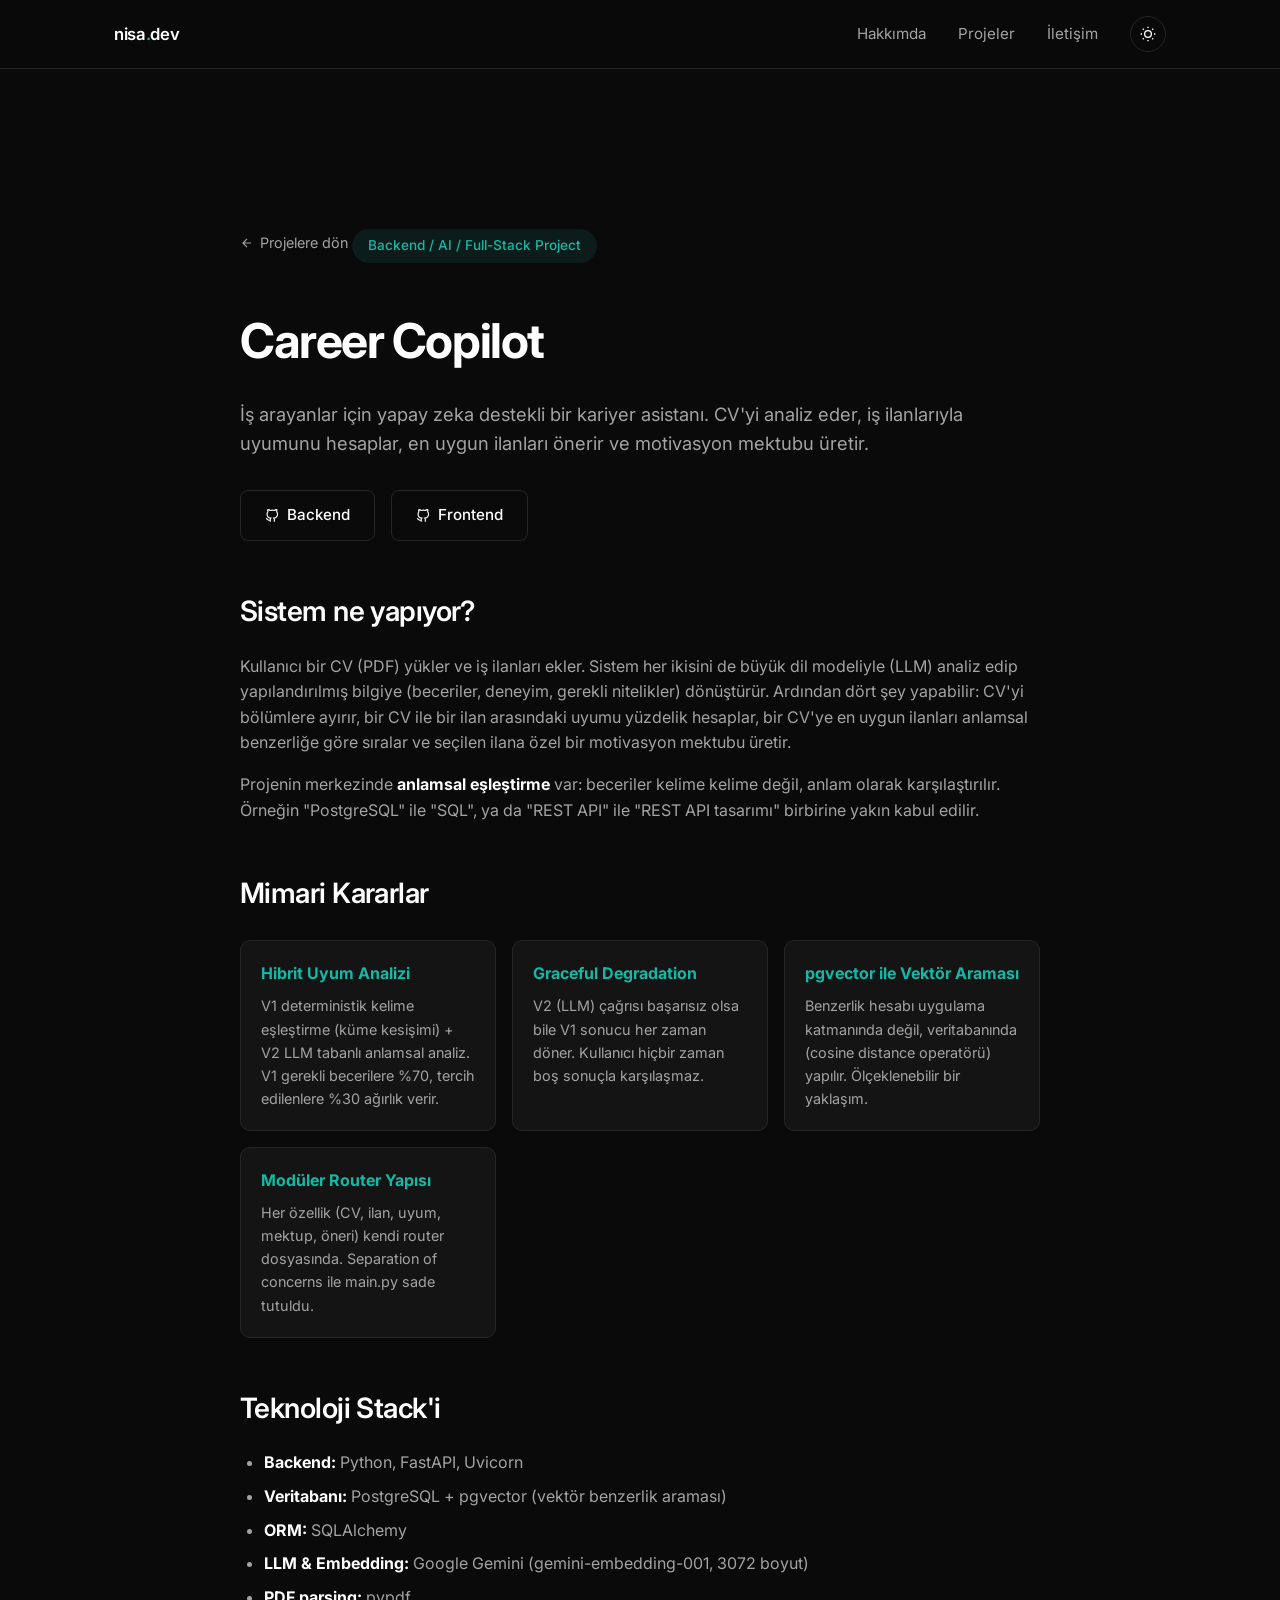
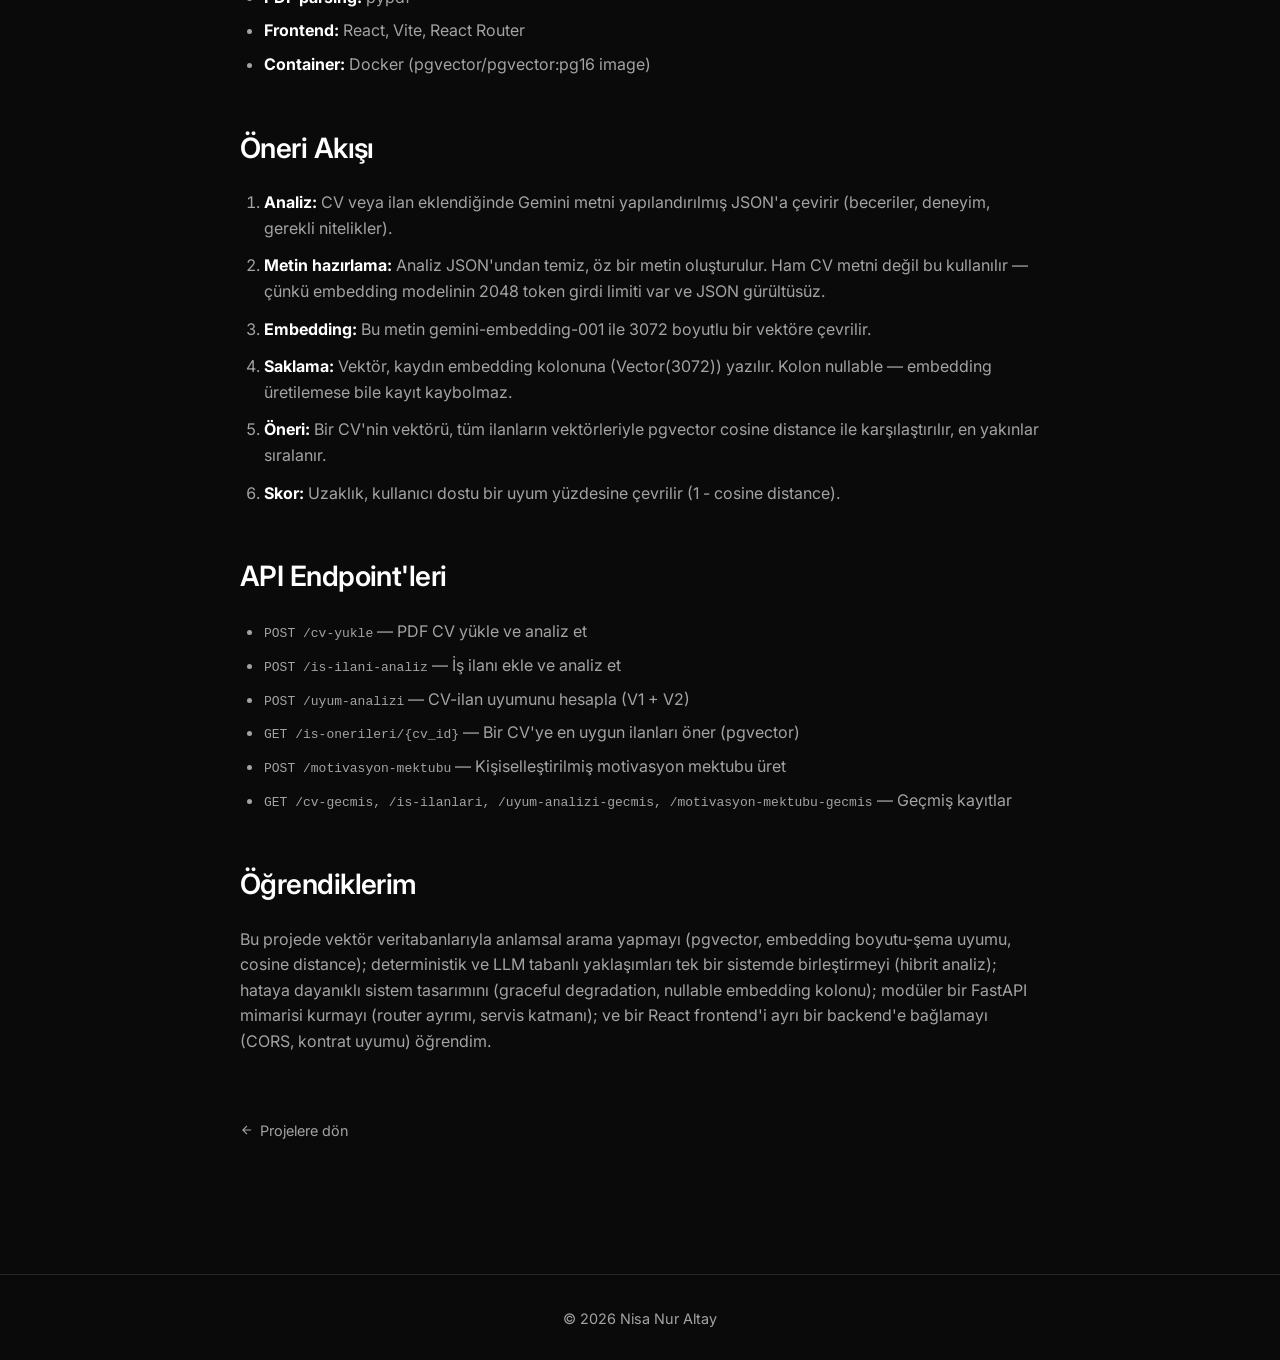
==== career-copilot-projesi.html @ c9d6eb4f "feat: Career Copilot proje karti ve detay sayfasi eklendi" ====
<!DOCTYPE html>
<html lang="tr">
<head>
    <meta charset="UTF-8">
    <meta name="viewport" content="width=device-width, initial-scale=1.0">
    <title>Career Copilot — Nisa Nur Altay</title>
    <link rel="preconnect" href="https://fonts.googleapis.com">
    <link rel="preconnect" href="https://fonts.gstatic.com" crossorigin>
    <link href="https://fonts.googleapis.com/css2?family=Inter:wght@400;500;600;700&display=swap" rel="stylesheet">
    <link rel="stylesheet" href="style.css">
</head>
<body>

    <!-- NAVBAR -->
    <nav class="navbar">
        <div class="nav-container">
            <a href="index.html" class="nav-logo">nisa<span>.</span>dev</a>
            <div class="nav-links">
                <a href="index.html#hakkimda">Hakkımda</a>
                <a href="index.html#projeler">Projeler</a>
                <a href="index.html#iletisim">İletişim</a>
                <button class="theme-toggle" id="themeToggle" aria-label="Tema değiştir"></button>
            </div>
        </div>
    </nav>

    <!-- DETAY -->
    <section>
        <div class="container">
            <div class="project-detail">

                <a href="index.html#projeler" class="back-link">
                    <svg width="14" height="14" viewBox="0 0 24 24" fill="none" stroke="currentColor" stroke-width="2"><path d="M19 12H5M12 19l-7-7 7-7"/></svg>
                    Projelere dön
                </a>

                <span class="hero-tag">Backend / AI / Full-Stack Project</span>
                <h1 style="margin-top: 16px;">Career Copilot</h1>
                <p class="description">
                    İş arayanlar için yapay zeka destekli bir kariyer asistanı. CV'yi analiz eder,
                    iş ilanlarıyla uyumunu hesaplar, en uygun ilanları önerir ve motivasyon mektubu üretir.
                </p>

                <div class="hero-buttons" style="margin-bottom: 40px;">
                    <a href="https://github.com/nisanuraltayy/career-copilot" target="_blank" class="btn btn-secondary">
                        <svg width="14" height="14" viewBox="0 0 24 24" fill="none" stroke="currentColor" stroke-width="2"><path d="M9 19c-5 1.5-5-2.5-7-3m14 6v-3.87a3.37 3.37 0 0 0-.94-2.61c3.14-.35 6.44-1.54 6.44-7A5.44 5.44 0 0 0 20 4.77 5.07 5.07 0 0 0 19.91 1S18.73.65 16 2.48a13.38 13.38 0 0 0-7 0C6.27.65 5.09 1 5.09 1A5.07 5.07 0 0 0 5 4.77a5.44 5.44 0 0 0-1.5 3.78c0 5.42 3.3 6.61 6.44 7A3.37 3.37 0 0 0 9 18.13V22"/></svg>
                        Backend
                    </a>
                    <a href="https://github.com/nisanuraltayy/career-copilot-frontend" target="_blank" class="btn btn-secondary">
                        <svg width="14" height="14" viewBox="0 0 24 24" fill="none" stroke="currentColor" stroke-width="2"><path d="M9 19c-5 1.5-5-2.5-7-3m14 6v-3.87a3.37 3.37 0 0 0-.94-2.61c3.14-.35 6.44-1.54 6.44-7A5.44 5.44 0 0 0 20 4.77 5.07 5.07 0 0 0 19.91 1S18.73.65 16 2.48a13.38 13.38 0 0 0-7 0C6.27.65 5.09 1 5.09 1A5.07 5.07 0 0 0 5 4.77a5.44 5.44 0 0 0-1.5 3.78c0 5.42 3.3 6.61 6.44 7A3.37 3.37 0 0 0 9 18.13V22"/></svg>
                        Frontend
                    </a>
                </div>

                <h2>Sistem ne yapıyor?</h2>
                <p>
                    Kullanıcı bir CV (PDF) yükler ve iş ilanları ekler. Sistem her ikisini de büyük dil modeliyle (LLM)
                    analiz edip yapılandırılmış bilgiye (beceriler, deneyim, gerekli nitelikler) dönüştürür. Ardından dört şey yapabilir:
                    CV'yi bölümlere ayırır, bir CV ile bir ilan arasındaki uyumu yüzdelik hesaplar, bir CV'ye en uygun ilanları
                    anlamsal benzerliğe göre sıralar ve seçilen ilana özel bir motivasyon mektubu üretir.
                </p>
                <p>
                    Projenin merkezinde <strong>anlamsal eşleştirme</strong> var: beceriler kelime kelime değil, anlam olarak
                    karşılaştırılır. Örneğin "PostgreSQL" ile "SQL", ya da "REST API" ile "REST API tasarımı" birbirine yakın kabul edilir.
                </p>

                <h2>Mimari Kararlar</h2>

                <div class="feature-grid">
                    <div class="feature-item">
                        <h4>Hibrit Uyum Analizi</h4>
                        <p>V1 deterministik kelime eşleştirme (küme kesişimi) + V2 LLM tabanlı anlamsal analiz. V1 gerekli becerilere %70, tercih edilenlere %30 ağırlık verir.</p>
                    </div>
                    <div class="feature-item">
                        <h4>Graceful Degradation</h4>
                        <p>V2 (LLM) çağrısı başarısız olsa bile V1 sonucu her zaman döner. Kullanıcı hiçbir zaman boş sonuçla karşılaşmaz.</p>
                    </div>
                    <div class="feature-item">
                        <h4>pgvector ile Vektör Araması</h4>
                        <p>Benzerlik hesabı uygulama katmanında değil, veritabanında (cosine distance operatörü) yapılır. Ölçeklenebilir bir yaklaşım.</p>
                    </div>
                    <div class="feature-item">
                        <h4>Modüler Router Yapısı</h4>
                        <p>Her özellik (CV, ilan, uyum, mektup, öneri) kendi router dosyasında. Separation of concerns ile main.py sade tutuldu.</p>
                    </div>
                </div>

                <h2>Teknoloji Stack'i</h2>
                <ul>
                    <li><strong>Backend:</strong> Python, FastAPI, Uvicorn</li>
                    <li><strong>Veritabanı:</strong> PostgreSQL + pgvector (vektör benzerlik araması)</li>
                    <li><strong>ORM:</strong> SQLAlchemy</li>
                    <li><strong>LLM & Embedding:</strong> Google Gemini (gemini-embedding-001, 3072 boyut)</li>
                    <li><strong>PDF parsing:</strong> pypdf</li>
                    <li><strong>Frontend:</strong> React, Vite, React Router</li>
                    <li><strong>Container:</strong> Docker (pgvector/pgvector:pg16 image)</li>
                </ul>

                <h2>Öneri Akışı</h2>
                <ol style="color: var(--text-muted); padding-left: 24px;">
                    <li style="margin-bottom: 12px;"><strong>Analiz:</strong> CV veya ilan eklendiğinde Gemini metni yapılandırılmış JSON'a çevirir (beceriler, deneyim, gerekli nitelikler).</li>
                    <li style="margin-bottom: 12px;"><strong>Metin hazırlama:</strong> Analiz JSON'undan temiz, öz bir metin oluşturulur. Ham CV metni değil bu kullanılır — çünkü embedding modelinin 2048 token girdi limiti var ve JSON gürültüsüz.</li>
                    <li style="margin-bottom: 12px;"><strong>Embedding:</strong> Bu metin gemini-embedding-001 ile 3072 boyutlu bir vektöre çevrilir.</li>
                    <li style="margin-bottom: 12px;"><strong>Saklama:</strong> Vektör, kaydın embedding kolonuna (Vector(3072)) yazılır. Kolon nullable — embedding üretilemese bile kayıt kaybolmaz.</li>
                    <li style="margin-bottom: 12px;"><strong>Öneri:</strong> Bir CV'nin vektörü, tüm ilanların vektörleriyle pgvector cosine distance ile karşılaştırılır, en yakınlar sıralanır.</li>
                    <li style="margin-bottom: 12px;"><strong>Skor:</strong> Uzaklık, kullanıcı dostu bir uyum yüzdesine çevrilir (1 - cosine distance).</li>
                </ol>

                <h2>API Endpoint'leri</h2>
                <ul>
                    <li><code>POST /cv-yukle</code> — PDF CV yükle ve analiz et</li>
                    <li><code>POST /is-ilani-analiz</code> — İş ilanı ekle ve analiz et</li>
                    <li><code>POST /uyum-analizi</code> — CV-ilan uyumunu hesapla (V1 + V2)</li>
                    <li><code>GET /is-onerileri/{cv_id}</code> — Bir CV'ye en uygun ilanları öner (pgvector)</li>
                    <li><code>POST /motivasyon-mektubu</code> — Kişiselleştirilmiş motivasyon mektubu üret</li>
                    <li><code>GET /cv-gecmis, /is-ilanlari, /uyum-analizi-gecmis, /motivasyon-mektubu-gecmis</code> — Geçmiş kayıtlar</li>
                </ul>

                <h2>Öğrendiklerim</h2>
                <p>
                    Bu projede vektör veritabanlarıyla anlamsal arama yapmayı (pgvector, embedding boyutu-şema uyumu, cosine distance);
                    deterministik ve LLM tabanlı yaklaşımları tek bir sistemde birleştirmeyi (hibrit analiz); hataya dayanıklı sistem
                    tasarımını (graceful degradation, nullable embedding kolonu); modüler bir FastAPI mimarisi kurmayı (router ayrımı,
                    servis katmanı); ve bir React frontend'i ayrı bir backend'e bağlamayı (CORS, kontrat uyumu) öğrendim.
                </p>

                <a href="index.html#projeler" class="back-link" style="margin-top: 48px;">
                    <svg width="14" height="14" viewBox="0 0 24 24" fill="none" stroke="currentColor" stroke-width="2"><path d="M19 12H5M12 19l-7-7 7-7"/></svg>
                    Projelere dön
                </a>

            </div>
        </div>
    </section>

    <!-- FOOTER -->
    <footer>
        <div class="container">
            <p>© 2026 Nisa Nur Altay</p>
        </div>
    </footer>

    <script src="script.js"></script>
</body>
</html>
---- style.css ----
/* === RESET & BASE === */
* {
    margin: 0;
    padding: 0;
    box-sizing: border-box;
}

html {
    scroll-behavior: smooth;
}

body {
    font-family: 'Inter', -apple-system, BlinkMacSystemFont, 'Segoe UI', sans-serif;
    line-height: 1.6;
    transition: background-color 0.3s ease, color 0.3s ease;
}

/* === DARK MODE (default) === */
body {
    background-color: #0a0a0a;
    color: #e5e5e5;
}

body.light-mode {
    background-color: #fafafa;
    color: #1a1a1a;
}

/* === RENK DEĞİŞKENLERİ === */
:root {
    --accent: #14b8a6;
    --accent-hover: #0d9488;
    --accent-soft: rgba(20, 184, 166, 0.1);
}

body {
    --bg-card: #141414;
    --border: #262626;
    --text-muted: #a3a3a3;
    --text-heading: #ffffff;
}

body.light-mode {
    --bg-card: #ffffff;
    --border: #e5e5e5;
    --text-muted: #525252;
    --text-heading: #0a0a0a;
}

/* === NAVBAR === */
.navbar {
    position: sticky;
    top: 0;
    z-index: 100;
    background-color: rgba(10, 10, 10, 0.85);
    backdrop-filter: blur(12px);
    border-bottom: 1px solid var(--border);
    padding: 16px 0;
    transition: background-color 0.3s ease;
}

body.light-mode .navbar {
    background-color: rgba(250, 250, 250, 0.85);
}

.nav-container {
    max-width: 1100px;
    margin: 0 auto;
    padding: 0 24px;
    display: flex;
    justify-content: space-between;
    align-items: center;
}

.nav-logo {
    font-weight: 600;
    font-size: 1.05rem;
    color: var(--text-heading);
    text-decoration: none;
    letter-spacing: -0.02em;
}

.nav-logo span {
    color: var(--accent);
}

.nav-links {
    display: flex;
    gap: 32px;
    align-items: center;
}

.nav-links a {
    color: var(--text-muted);
    text-decoration: none;
    font-size: 0.95rem;
    transition: color 0.2s ease;
}

.nav-links a:hover {
    color: var(--accent);
}

.theme-toggle {
    background: none;
    border: 1px solid var(--border);
    color: var(--text-heading);
    width: 36px;
    height: 36px;
    border-radius: 50%;
    cursor: pointer;
    display: flex;
    align-items: center;
    justify-content: center;
    transition: all 0.2s ease;
}

.theme-toggle:hover {
    border-color: var(--accent);
    color: var(--accent);
}

/* === LAYOUT === */
.container {
    max-width: 1100px;
    margin: 0 auto;
    padding: 0 24px;
}

section {
    padding: 100px 0;
}

/* === HERO === */
.hero {
    min-height: 90vh;
    display: flex;
    align-items: center;
    padding: 80px 0;
}

.hero-tag {
    display: inline-block;
    background: var(--accent-soft);
    color: var(--accent);
    padding: 6px 16px;
    border-radius: 20px;
    font-size: 0.85rem;
    font-weight: 500;
    margin-bottom: 24px;
}

.hero h1 {
    font-size: clamp(2.5rem, 6vw, 4.5rem);
    font-weight: 700;
    letter-spacing: -0.03em;
    line-height: 1.1;
    margin-bottom: 20px;
    color: var(--text-heading);
}

.hero h1 .gradient-text {
    background: linear-gradient(135deg, var(--accent) 0%, #06b6d4 100%);
    -webkit-background-clip: text;
    -webkit-text-fill-color: transparent;
    background-clip: text;
}

.hero p.subtitle {
    font-size: 1.25rem;
    color: var(--text-muted);
    max-width: 600px;
    margin-bottom: 32px;
}

.hero-buttons {
    display: flex;
    gap: 16px;
    flex-wrap: wrap;
}

.btn {
    padding: 12px 24px;
    border-radius: 8px;
    font-weight: 500;
    text-decoration: none;
    transition: all 0.2s ease;
    display: inline-flex;
    align-items: center;
    gap: 8px;
    font-size: 0.95rem;
    border: none;
    cursor: pointer;
}

.btn-primary {
    background: var(--accent);
    color: #ffffff;
}

.btn-primary:hover {
    background: var(--accent-hover);
    transform: translateY(-2px);
}

.btn-secondary {
    background: transparent;
    color: var(--text-heading);
    border: 1px solid var(--border);
}

.btn-secondary:hover {
    border-color: var(--accent);
    color: var(--accent);
}

/* === SECTION HEADERS === */
.section-header {
    margin-bottom: 60px;
}

.section-header .label {
    color: var(--accent);
    font-size: 0.9rem;
    font-weight: 500;
    margin-bottom: 8px;
    letter-spacing: 0.05em;
    text-transform: uppercase;
}

.section-header h2 {
    font-size: 2.5rem;
    font-weight: 700;
    letter-spacing: -0.02em;
    color: var(--text-heading);
}

/* === ABOUT === */
.about-grid {
    display: grid;
    grid-template-columns: 1fr 1fr;
    gap: 60px;
    align-items: center;
}

.about-text p {
    color: var(--text-muted);
    margin-bottom: 16px;
    font-size: 1.05rem;
}

.about-text strong {
    color: var(--text-heading);
}

.stats {
    display: grid;
    grid-template-columns: repeat(2, 1fr);
    gap: 20px;
}

.stat-card {
    background: var(--bg-card);
    border: 1px solid var(--border);
    border-radius: 12px;
    padding: 24px;
    text-align: center;
    transition: all 0.2s ease;
}

.stat-card:hover {
    border-color: var(--accent);
    transform: translateY(-2px);
}

.stat-card .number {
    font-size: 2rem;
    font-weight: 700;
    color: var(--accent);
    display: block;
}

.stat-card .label {
    font-size: 0.85rem;
    color: var(--text-muted);
    margin-top: 4px;
}

/* === PROJECTS === */
.projects-grid {
    display: grid;
    gap: 24px;
}

.project-card {
    background: var(--bg-card);
    border: 1px solid var(--border);
    border-radius: 16px;
    padding: 36px;
    transition: all 0.3s ease;
    position: relative;
    overflow: hidden;
}

.project-card:hover {
    border-color: var(--accent);
    transform: translateY(-4px);
}

.project-card .project-meta {
    display: flex;
    justify-content: space-between;
    align-items: center;
    margin-bottom: 16px;
}

.project-card .project-type {
    color: var(--accent);
    font-size: 0.85rem;
    font-weight: 500;
}

.project-card h3 {
    font-size: 1.5rem;
    font-weight: 600;
    color: var(--text-heading);
    margin-bottom: 12px;
    letter-spacing: -0.01em;
}

.project-card p {
    color: var(--text-muted);
    margin-bottom: 20px;
    font-size: 0.98rem;
}

.tech-list {
    display: flex;
    flex-wrap: wrap;
    gap: 8px;
    margin-bottom: 24px;
}

.tech-badge {
    background: var(--accent-soft);
    color: var(--accent);
    padding: 4px 12px;
    border-radius: 20px;
    font-size: 0.8rem;
    font-weight: 500;
}

.project-links {
    display: flex;
    gap: 16px;
    flex-wrap: wrap;
}

.project-links a {
    color: var(--text-heading);
    text-decoration: none;
    font-size: 0.9rem;
    display: flex;
    align-items: center;
    gap: 6px;
    transition: color 0.2s ease;
}

.project-links a:hover {
    color: var(--accent);
}

/* === SKILLS === */
.skills-grid {
    display: grid;
    grid-template-columns: repeat(auto-fit, minmax(240px, 1fr));
    gap: 20px;
}

.skill-card {
    background: var(--bg-card);
    border: 1px solid var(--border);
    border-radius: 12px;
    padding: 28px;
    transition: all 0.2s ease;
}

.skill-card:hover {
    border-color: var(--accent);
    transform: translateY(-2px);
}

.skill-card .skill-icon {
    width: 40px;
    height: 40px;
    background: var(--accent-soft);
    border-radius: 8px;
    display: flex;
    align-items: center;
    justify-content: center;
    color: var(--accent);
    margin-bottom: 16px;
    font-size: 1.2rem;
}

.skill-card h4 {
    color: var(--text-heading);
    margin-bottom: 12px;
    font-size: 1.1rem;
    font-weight: 600;
}

.skill-card p {
    color: var(--text-muted);
    font-size: 0.92rem;
}

/* === CONTACT === */
.contact-card {
    background: var(--bg-card);
    border: 1px solid var(--border);
    border-radius: 20px;
    padding: 60px;
    text-align: center;
}

.contact-card h2 {
    font-size: 2.5rem;
    font-weight: 700;
    color: var(--text-heading);
    margin-bottom: 16px;
    letter-spacing: -0.02em;
}

.contact-card p {
    color: var(--text-muted);
    margin-bottom: 32px;
    max-width: 500px;
    margin-left: auto;
    margin-right: auto;
}

.social-links {
    display: flex;
    justify-content: center;
    gap: 20px;
    flex-wrap: wrap;
}

.social-links a {
    color: var(--text-heading);
    text-decoration: none;
    padding: 10px 20px;
    border: 1px solid var(--border);
    border-radius: 8px;
    display: flex;
    align-items: center;
    gap: 8px;
    transition: all 0.2s ease;
    font-size: 0.95rem;
}

.social-links a:hover {
    border-color: var(--accent);
    color: var(--accent);
    transform: translateY(-2px);
}

/* === FOOTER === */
footer {
    border-top: 1px solid var(--border);
    padding: 32px 0;
    text-align: center;
    color: var(--text-muted);
    font-size: 0.9rem;
}

/* === SCROLL ANIMATION === */
.reveal {
    opacity: 0;
    transform: translateY(30px);
    transition: opacity 0.6s ease, transform 0.6s ease;
}

.reveal.active {
    opacity: 1;
    transform: translateY(0);
}

/* === PROJECT DETAIL PAGE === */
.project-detail {
    padding-top: 60px;
    max-width: 800px;
    margin: 0 auto;
}

.back-link {
    color: var(--text-muted);
    text-decoration: none;
    font-size: 0.9rem;
    display: inline-flex;
    align-items: center;
    gap: 6px;
    margin-bottom: 32px;
    transition: color 0.2s ease;
}

.back-link:hover {
    color: var(--accent);
}

.project-detail h1 {
    font-size: 3rem;
    font-weight: 700;
    letter-spacing: -0.03em;
    color: var(--text-heading);
    margin-bottom: 20px;
}

.project-detail .description {
    font-size: 1.15rem;
    color: var(--text-muted);
    margin-bottom: 32px;
}

.project-detail h2 {
    font-size: 1.75rem;
    font-weight: 600;
    color: var(--text-heading);
    margin-top: 48px;
    margin-bottom: 20px;
    letter-spacing: -0.02em;
}

.project-detail p {
    color: var(--text-muted);
    margin-bottom: 16px;
    font-size: 1rem;
}

.project-detail ul {
    color: var(--text-muted);
    padding-left: 24px;
    margin-bottom: 16px;
}

.project-detail ul li {
    margin-bottom: 8px;
}

.project-detail strong {
    color: var(--text-heading);
}

.feature-grid {
    display: grid;
    grid-template-columns: repeat(auto-fit, minmax(240px, 1fr));
    gap: 16px;
    margin: 24px 0;
}

.feature-item {
    background: var(--bg-card);
    border: 1px solid var(--border);
    border-radius: 10px;
    padding: 20px;
}

.feature-item h4 {
    color: var(--accent);
    font-size: 1rem;
    margin-bottom: 8px;
}

.feature-item p {
    font-size: 0.9rem;
    margin-bottom: 0;
}

/* === RESPONSIVE === */
@media (max-width: 768px) {
    .nav-links {
        gap: 16px;
    }
    
    .nav-links a:not(.theme-toggle-wrapper) {
        display: none;
    }
    
    section {
        padding: 60px 0;
    }
    
    .hero {
        padding: 40px 0;
        min-height: 80vh;
    }
    
    .about-grid {
        grid-template-columns: 1fr;
        gap: 40px;
    }
    
    .contact-card {
        padding: 40px 24px;
    }
    
    .project-detail h1 {
        font-size: 2rem;
    }
}
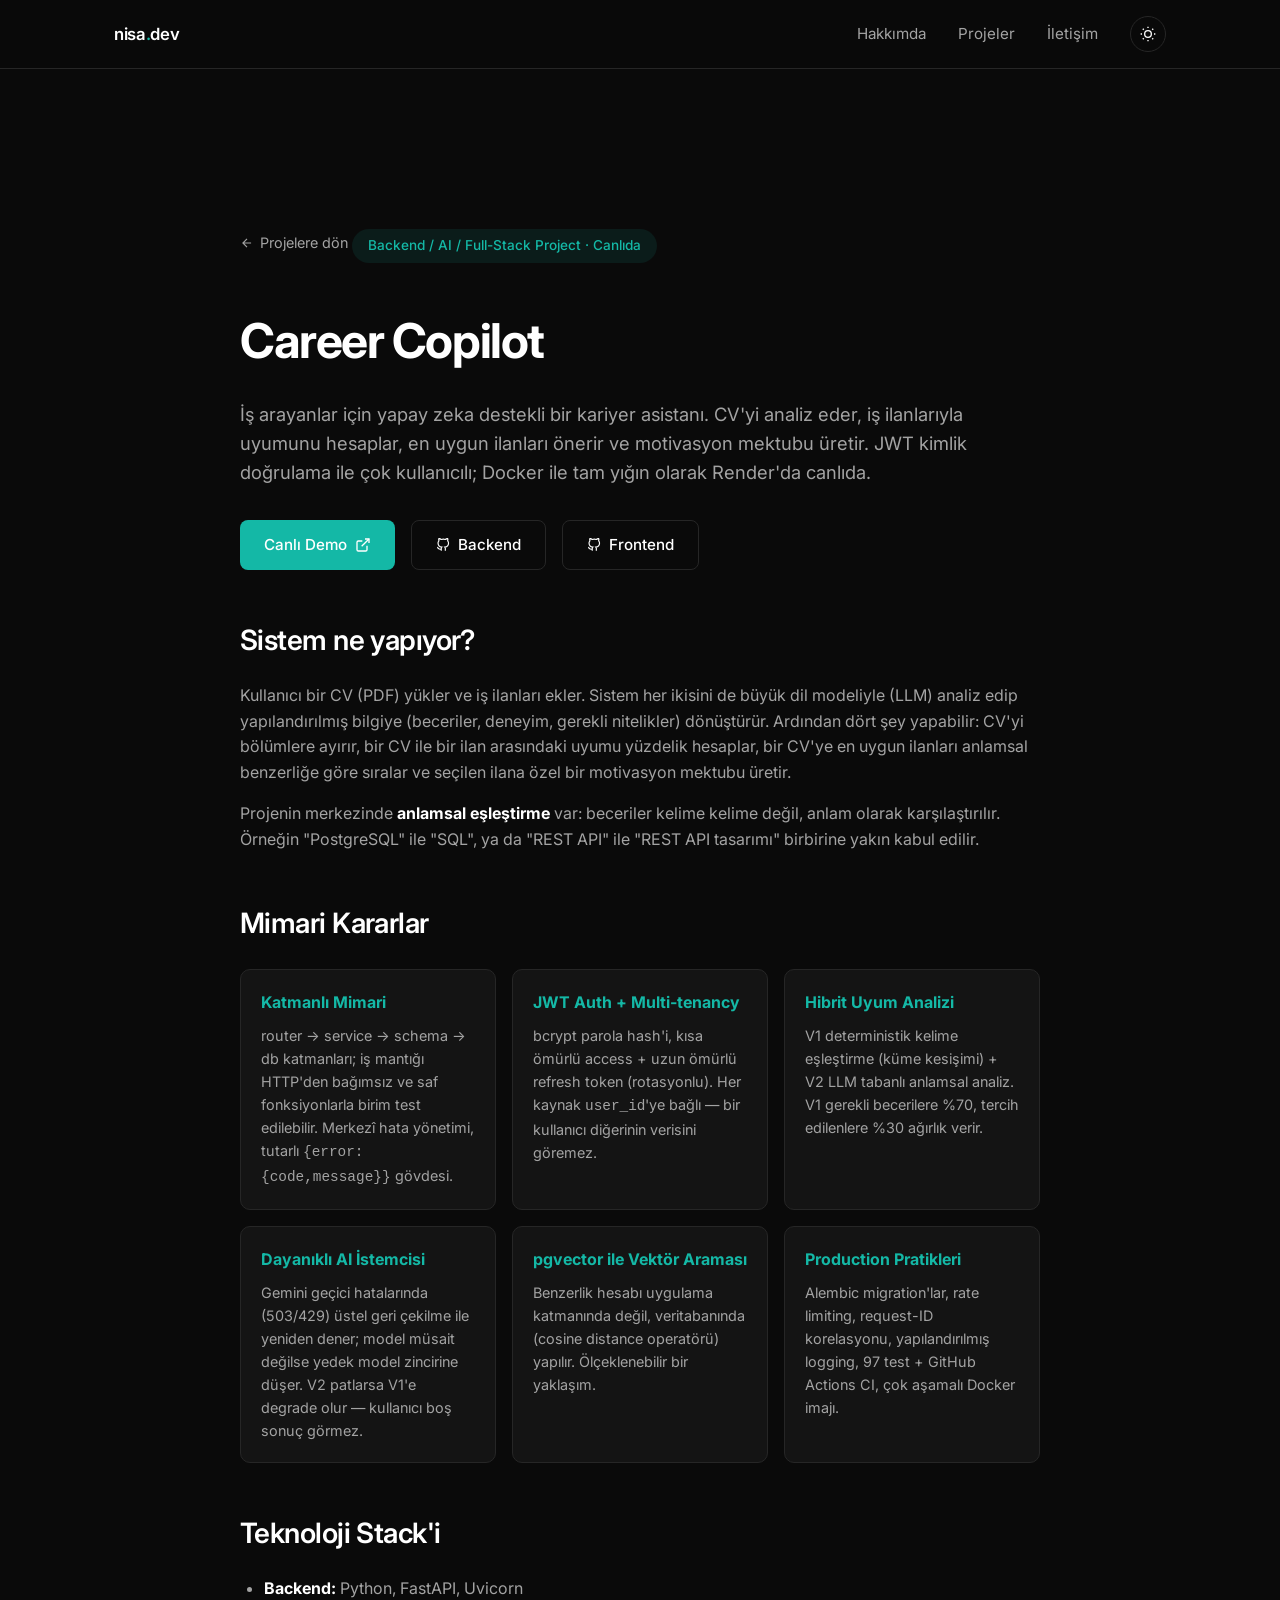
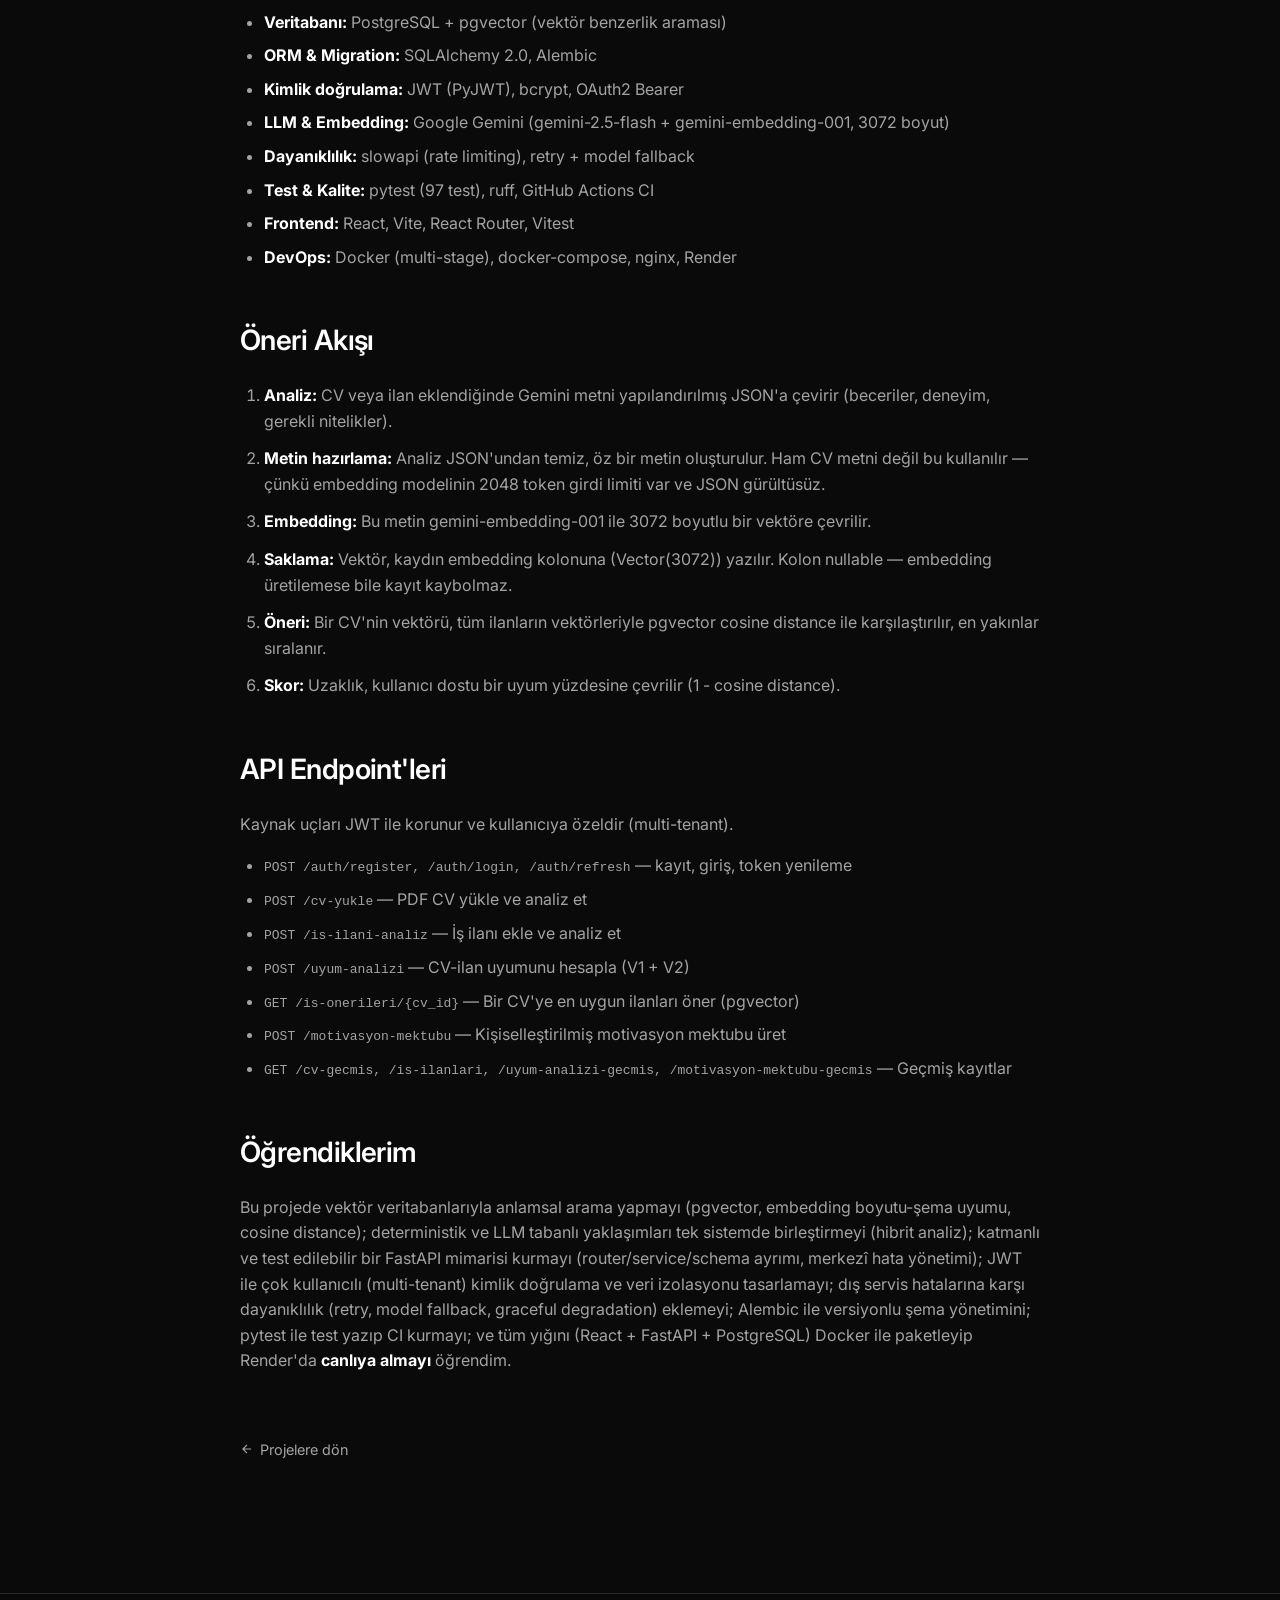
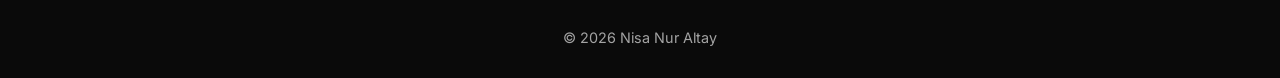
==== commit 9c4d3d1d: "Career Copilot: canlı demo, katmanlı mimari, JWT auth ve production pratikleri güncellendi" ====
--- a/career-copilot-projesi.html
+++ b/career-copilot-projesi.html
@@ -34,14 +34,19 @@
                     Projelere dön
                 </a>
 
-                <span class="hero-tag">Backend / AI / Full-Stack Project</span>
+                <span class="hero-tag">Backend / AI / Full-Stack Project · Canlıda</span>
                 <h1 style="margin-top: 16px;">Career Copilot</h1>
                 <p class="description">
                     İş arayanlar için yapay zeka destekli bir kariyer asistanı. CV'yi analiz eder,
                     iş ilanlarıyla uyumunu hesaplar, en uygun ilanları önerir ve motivasyon mektubu üretir.
+                    JWT kimlik doğrulama ile çok kullanıcılı; Docker ile tam yığın olarak Render'da canlıda.
                 </p>
 
                 <div class="hero-buttons" style="margin-bottom: 40px;">
+                    <a href="https://career-copilot-frontend-3ntf.onrender.com" target="_blank" class="btn btn-primary">
+                        Canlı Demo
+                        <svg width="16" height="16" viewBox="0 0 24 24" fill="none" stroke="currentColor" stroke-width="2"><path d="M18 13v6a2 2 0 0 1-2 2H5a2 2 0 0 1-2-2V8a2 2 0 0 1 2-2h6"/><polyline points="15 3 21 3 21 9"/><line x1="10" y1="14" x2="21" y2="3"/></svg>
+                    </a>
                     <a href="https://github.com/nisanuraltayy/career-copilot" target="_blank" class="btn btn-secondary">
                         <svg width="14" height="14" viewBox="0 0 24 24" fill="none" stroke="currentColor" stroke-width="2"><path d="M9 19c-5 1.5-5-2.5-7-3m14 6v-3.87a3.37 3.37 0 0 0-.94-2.61c3.14-.35 6.44-1.54 6.44-7A5.44 5.44 0 0 0 20 4.77 5.07 5.07 0 0 0 19.91 1S18.73.65 16 2.48a13.38 13.38 0 0 0-7 0C6.27.65 5.09 1 5.09 1A5.07 5.07 0 0 0 5 4.77a5.44 5.44 0 0 0-1.5 3.78c0 5.42 3.3 6.61 6.44 7A3.37 3.37 0 0 0 9 18.13V22"/></svg>
                         Backend
@@ -68,20 +73,28 @@
 
                 <div class="feature-grid">
                     <div class="feature-item">
+                        <h4>Katmanlı Mimari</h4>
+                        <p>router → service → schema → db katmanları; iş mantığı HTTP'den bağımsız ve saf fonksiyonlarla birim test edilebilir. Merkezî hata yönetimi, tutarlı <code>{error:{code,message}}</code> gövdesi.</p>
+                    </div>
+                    <div class="feature-item">
+                        <h4>JWT Auth + Multi-tenancy</h4>
+                        <p>bcrypt parola hash'i, kısa ömürlü access + uzun ömürlü refresh token (rotasyonlu). Her kaynak <code>user_id</code>'ye bağlı — bir kullanıcı diğerinin verisini göremez.</p>
+                    </div>
+                    <div class="feature-item">
                         <h4>Hibrit Uyum Analizi</h4>
                         <p>V1 deterministik kelime eşleştirme (küme kesişimi) + V2 LLM tabanlı anlamsal analiz. V1 gerekli becerilere %70, tercih edilenlere %30 ağırlık verir.</p>
                     </div>
                     <div class="feature-item">
-                        <h4>Graceful Degradation</h4>
-                        <p>V2 (LLM) çağrısı başarısız olsa bile V1 sonucu her zaman döner. Kullanıcı hiçbir zaman boş sonuçla karşılaşmaz.</p>
+                        <h4>Dayanıklı AI İstemcisi</h4>
+                        <p>Gemini geçici hatalarında (503/429) üstel geri çekilme ile yeniden dener; model müsait değilse yedek model zincirine düşer. V2 patlarsa V1'e degrade olur — kullanıcı boş sonuç görmez.</p>
                     </div>
                     <div class="feature-item">
                         <h4>pgvector ile Vektör Araması</h4>
                         <p>Benzerlik hesabı uygulama katmanında değil, veritabanında (cosine distance operatörü) yapılır. Ölçeklenebilir bir yaklaşım.</p>
                     </div>
                     <div class="feature-item">
-                        <h4>Modüler Router Yapısı</h4>
-                        <p>Her özellik (CV, ilan, uyum, mektup, öneri) kendi router dosyasında. Separation of concerns ile main.py sade tutuldu.</p>
+                        <h4>Production Pratikleri</h4>
+                        <p>Alembic migration'lar, rate limiting, request-ID korelasyonu, yapılandırılmış logging, 97 test + GitHub Actions CI, çok aşamalı Docker imajı.</p>
                     </div>
                 </div>
 
@@ -89,11 +102,13 @@
                 <ul>
                     <li><strong>Backend:</strong> Python, FastAPI, Uvicorn</li>
                     <li><strong>Veritabanı:</strong> PostgreSQL + pgvector (vektör benzerlik araması)</li>
-                    <li><strong>ORM:</strong> SQLAlchemy</li>
-                    <li><strong>LLM & Embedding:</strong> Google Gemini (gemini-embedding-001, 3072 boyut)</li>
-                    <li><strong>PDF parsing:</strong> pypdf</li>
-                    <li><strong>Frontend:</strong> React, Vite, React Router</li>
-                    <li><strong>Container:</strong> Docker (pgvector/pgvector:pg16 image)</li>
+                    <li><strong>ORM & Migration:</strong> SQLAlchemy 2.0, Alembic</li>
+                    <li><strong>Kimlik doğrulama:</strong> JWT (PyJWT), bcrypt, OAuth2 Bearer</li>
+                    <li><strong>LLM & Embedding:</strong> Google Gemini (gemini-2.5-flash + gemini-embedding-001, 3072 boyut)</li>
+                    <li><strong>Dayanıklılık:</strong> slowapi (rate limiting), retry + model fallback</li>
+                    <li><strong>Test & Kalite:</strong> pytest (97 test), ruff, GitHub Actions CI</li>
+                    <li><strong>Frontend:</strong> React, Vite, React Router, Vitest</li>
+                    <li><strong>DevOps:</strong> Docker (multi-stage), docker-compose, nginx, Render</li>
                 </ul>
 
                 <h2>Öneri Akışı</h2>
@@ -107,7 +122,9 @@
                 </ol>
 
                 <h2>API Endpoint'leri</h2>
+                <p>Kaynak uçları JWT ile korunur ve kullanıcıya özeldir (multi-tenant).</p>
                 <ul>
+                    <li><code>POST /auth/register, /auth/login, /auth/refresh</code> — kayıt, giriş, token yenileme</li>
                     <li><code>POST /cv-yukle</code> — PDF CV yükle ve analiz et</li>
                     <li><code>POST /is-ilani-analiz</code> — İş ilanı ekle ve analiz et</li>
                     <li><code>POST /uyum-analizi</code> — CV-ilan uyumunu hesapla (V1 + V2)</li>
@@ -119,9 +136,11 @@
                 <h2>Öğrendiklerim</h2>
                 <p>
                     Bu projede vektör veritabanlarıyla anlamsal arama yapmayı (pgvector, embedding boyutu-şema uyumu, cosine distance);
-                    deterministik ve LLM tabanlı yaklaşımları tek bir sistemde birleştirmeyi (hibrit analiz); hataya dayanıklı sistem
-                    tasarımını (graceful degradation, nullable embedding kolonu); modüler bir FastAPI mimarisi kurmayı (router ayrımı,
-                    servis katmanı); ve bir React frontend'i ayrı bir backend'e bağlamayı (CORS, kontrat uyumu) öğrendim.
+                    deterministik ve LLM tabanlı yaklaşımları tek sistemde birleştirmeyi (hibrit analiz); katmanlı ve test edilebilir bir
+                    FastAPI mimarisi kurmayı (router/service/schema ayrımı, merkezî hata yönetimi); JWT ile çok kullanıcılı (multi-tenant)
+                    kimlik doğrulama ve veri izolasyonu tasarlamayı; dış servis hatalarına karşı dayanıklılık (retry, model fallback,
+                    graceful degradation) eklemeyi; Alembic ile versiyonlu şema yönetimini; pytest ile test yazıp CI kurmayı; ve tüm yığını
+                    (React + FastAPI + PostgreSQL) Docker ile paketleyip Render'da <strong>canlıya almayı</strong> öğrendim.
                 </p>
 
                 <a href="index.html#projeler" class="back-link" style="margin-top: 48px;">
